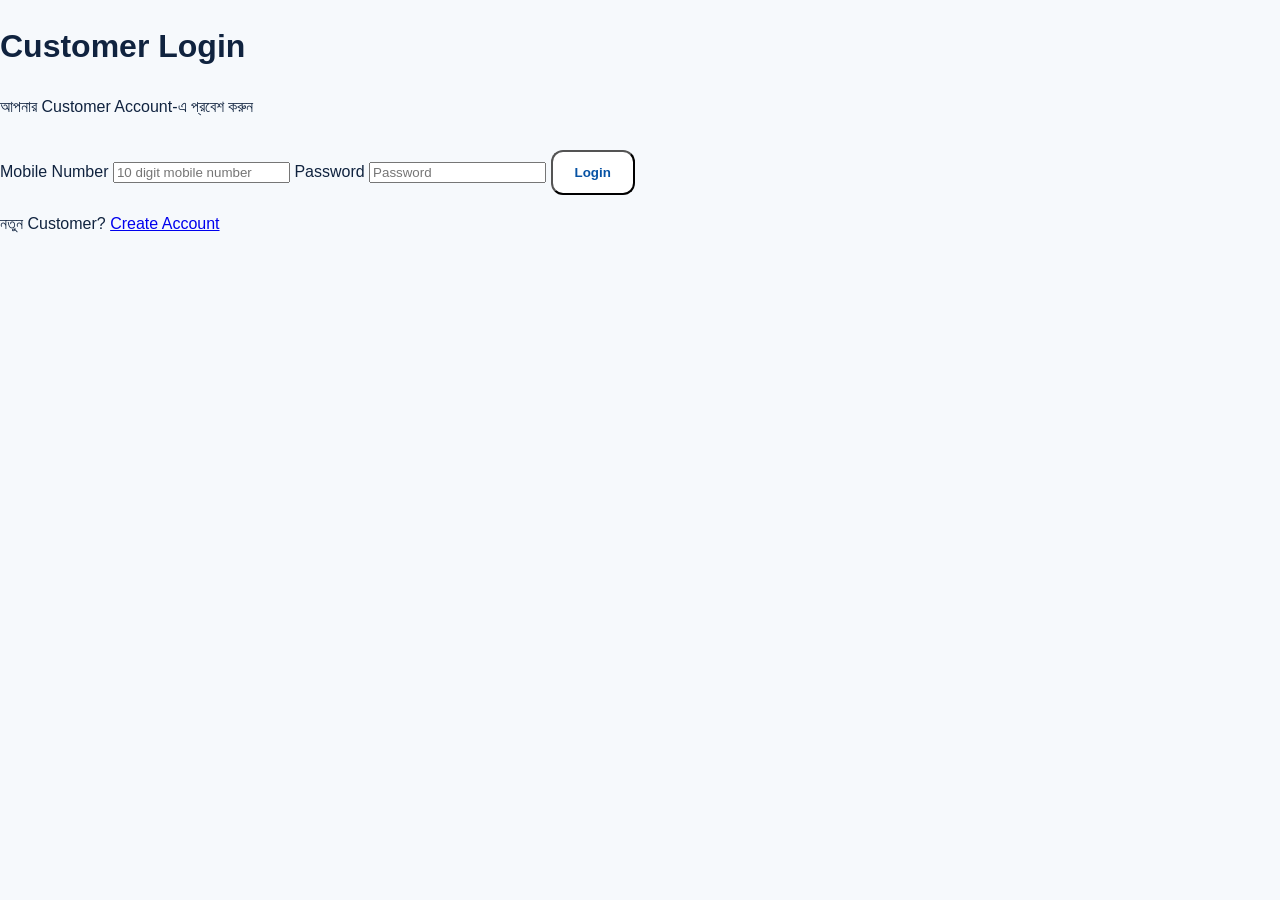
==== login.html @ e725d164 "Create login.html" ====
<!doctype html>
<html lang="bn">
<head>
<meta charset="utf-8">
<meta name="viewport" content="width=device-width,initial-scale=1">
<title>Customer Login | GHOSH ONLINE CENTRE</title>
<link rel="stylesheet" href="styles.css">
</head>

<body class="auth-page">

<div class="auth-card">

<h1>Customer Login</h1>
<p>আপনার Customer Account-এ প্রবেশ করুন</p>

<form id="loginForm">

<label>Mobile Number</label>
<input
id="mobile"
type="tel"
inputmode="numeric"
maxlength="10"
required
placeholder="10 digit mobile number">

<label>Password</label>
<input
id="password"
type="password"
required
placeholder="Password">

<button class="btn full" type="submit">
Login
</button>

</form>

<p>
নতুন Customer?
<a href="register.html">Create Account</a>
</p>

<p id="msg" class="msg"></p>

</div>

<script>
document.getElementById("loginForm").addEventListener("submit", function(e){

e.preventDefault();

const users = JSON.parse(
localStorage.getItem("ghosh_users") || "[]"
);

const mobileNumber =
document.getElementById("mobile").value.trim();

const password =
document.getElementById("password").value;

const user = users.find(function(u){
return u.mobile === mobileNumber &&
u.password === password;
});

if(user){

localStorage.setItem(
"ghosh_current_user",
JSON.stringify(user)
);

window.location.href = "dashboard.html";

}else{

document.getElementById("msg").textContent =
"Mobile number অথবা Password ভুল।";

}

});
</script>

</body>
</html>
---- styles.css ----
*{box-sizing:border-box}html{scroll-behavior:smooth}body{margin:0;font-family:Arial,"Noto Sans Bengali",sans-serif;color:#10233f;background:#f6f9fc;line-height:1.6}.wrap,.nav,.hero-in{width:min(1120px,92%);margin:auto}.nav{min-height:76px;display:flex;align-items:center;gap:22px}.nav>img{width:200px}.nav nav{margin-left:auto;display:flex;gap:20px}.nav a{text-decoration:none;color:#17365f;font-weight:700}.wa{background:#10b95a;color:#fff!important;padding:10px 17px;border-radius:999px}.hero{background:linear-gradient(135deg,#073b91,#0876d9);color:#fff;padding:65px 0 80px}.hero-in{display:grid;grid-template-columns:1.1fr .9fr;gap:45px;align-items:center}.pill{display:inline-block;border:1px solid #ffffff55;background:#ffffff18;padding:8px 18px;border-radius:999px}.hero h1{font-size:clamp(42px,6vw,68px);line-height:1.08;margin:22px 0 18px}.hero p{font-size:19px;color:#eaf4ff;max-width:680px}.btn{display:inline-block;background:#fff;color:#0752a4;padding:13px 22px;border-radius:12px;text-decoration:none;font-weight:800;margin-top:14px}.ghost{background:transparent;border:1px solid #ffffff88;color:#fff;margin-left:8px}.logo-card{background:#ffffff18;border:1px solid #ffffff44;border-radius:26px;padding:20px;text-align:center}.logo-card img{width:100%;border-radius:16px}.logo-card b{display:block;margin-top:12px}.section{padding:72px 0}.head{text-align:center;margin-bottom:35px}.head small,.orderbox small{letter-spacing:2px;font-weight:800;color:#0871d4}.head h2{font-size:38px;margin:7px 0}.head p{color:#607089}.cards{display:grid;grid-template-columns:repeat(4,1fr);gap:18px}.cards article{background:#fff;border:1px solid #e4ebf3;border-radius:18px;padding:24px;font-size:30px;box-shadow:0 8px 25px #0f365e0d}.cards h3{font-size:20px;margin:10px 0 5px}.cards p{font-size:16px;color:#64748b;margin:0}.order{padding-bottom:72px}.orderbox{background:#0b56a8;color:#fff;border-radius:25px;padding:38px;display:flex;justify-content:space-between;align-items:center;gap:25px}.orderbox small{color:#cfe7ff}.orderbox h2{font-size:31px;margin:7px 0}.orderbox p{margin:0;color:#d9ebff}.contactbox{background:#fff;border:1px solid #e1e8f0;border-radius:20px;padding:28px;max-width:650px;margin:auto;box-shadow:0 10px 30px #0f365e0d}.big{display:inline-block;margin-top:8px}footer{background:#071d39;color:#d9e6f5;text-align:center;padding:25px}@media(max-width:850px){.nav{flex-wrap:wrap;padding:10px 0}.nav nav{order:3;width:100%;justify-content:center;overflow:auto}.hero-in{grid-template-columns:1fr}.cards{grid-template-columns:repeat(2,1fr)}.orderbox{flex-direction:column;align-items:flex-start}}@media(max-width:520px){.cards{grid-template-columns:1fr}.nav>img{width:175px}.hero h1{font-size:43px}.ghost{margin-left:0}}
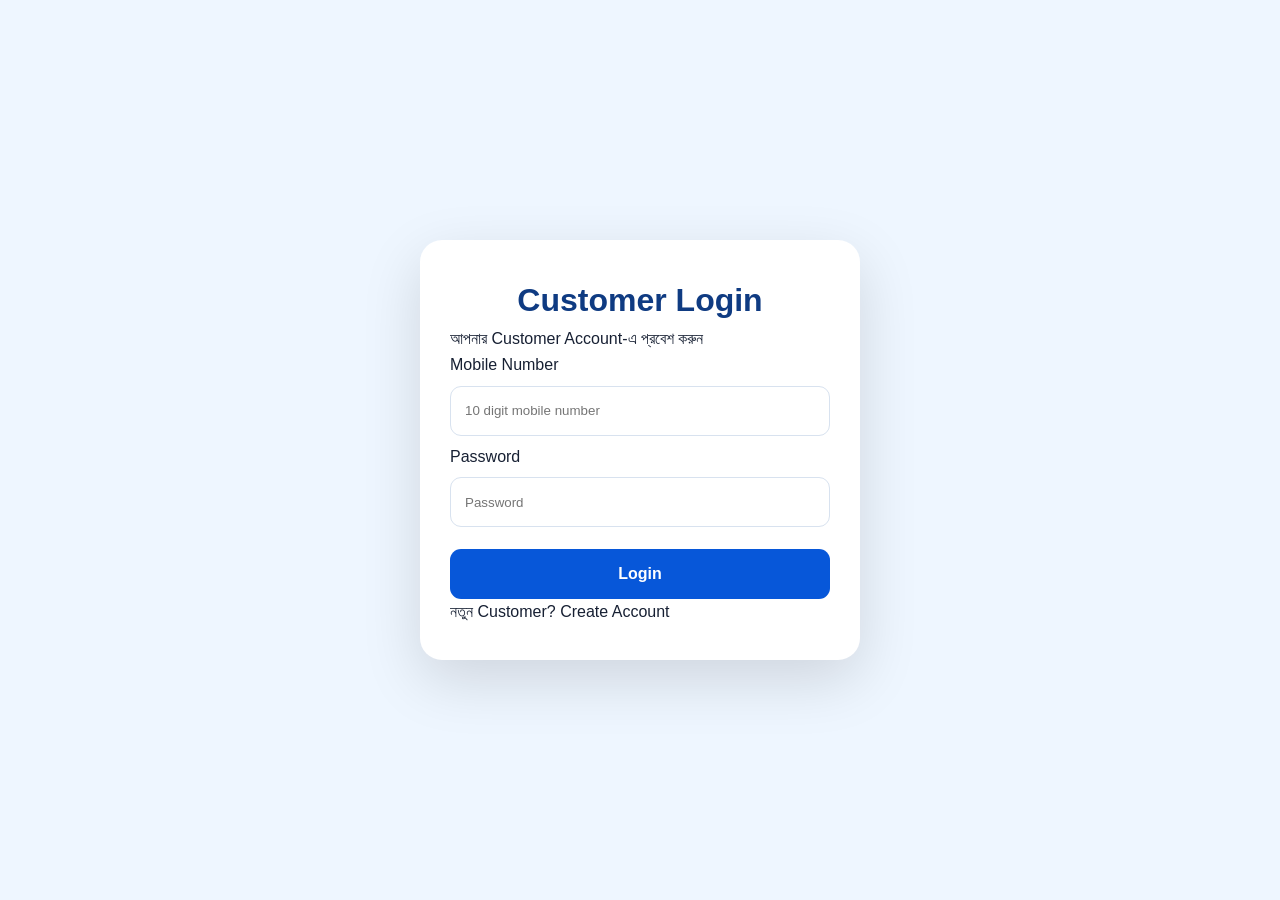
==== commit 570bb471: "Update login.html" ====
--- a/login.html
+++ b/login.html
@@ -1,4 +1,10 @@
-<!doctype html>
+<style>
+.auth-page{min-height:100vh;display:flex;align-items:center;justify-content:center;padding:20px;background:#eef6ff;font-family:Arial,sans-serif}
+.auth-card{width:100%;max-width:440px;background:#fff;padding:35px 30px;border-radius:22px;box-shadow:0 20px 60px #0002}
+.auth-card h1{text-align:center;color:#0f3b82}
+.auth-card input{width:100%;height:50px;box-sizing:border-box;margin:8px 0;border:1px solid #d8e2ef;border-radius:11px;padding:0 14px}
+.auth-card .btn.full{width:100%;height:50px;margin-top:14px;border:0;border-radius:11px;background:#0757d9;color:#fff;font-weight:700}
+</style><!doctype html>
 <html lang="bn">
 <head>
 <meta charset="utf-8">
--- a/styles.css
+++ b/styles.css
@@ -1 +1,306 @@
-*{box-sizing:border-box}html{scroll-behavior:smooth}body{margin:0;font-family:Arial,"Noto Sans Bengali",sans-serif;color:#10233f;background:#f6f9fc;line-height:1.6}.wrap,.nav,.hero-in{width:min(1120px,92%);margin:auto}.nav{min-height:76px;display:flex;align-items:center;gap:22px}.nav>img{width:200px}.nav nav{margin-left:auto;display:flex;gap:20px}.nav a{text-decoration:none;color:#17365f;font-weight:700}.wa{background:#10b95a;color:#fff!important;padding:10px 17px;border-radius:999px}.hero{background:linear-gradient(135deg,#073b91,#0876d9);color:#fff;padding:65px 0 80px}.hero-in{display:grid;grid-template-columns:1.1fr .9fr;gap:45px;align-items:center}.pill{display:inline-block;border:1px solid #ffffff55;background:#ffffff18;padding:8px 18px;border-radius:999px}.hero h1{font-size:clamp(42px,6vw,68px);line-height:1.08;margin:22px 0 18px}.hero p{font-size:19px;color:#eaf4ff;max-width:680px}.btn{display:inline-block;background:#fff;color:#0752a4;padding:13px 22px;border-radius:12px;text-decoration:none;font-weight:800;margin-top:14px}.ghost{background:transparent;border:1px solid #ffffff88;color:#fff;margin-left:8px}.logo-card{background:#ffffff18;border:1px solid #ffffff44;border-radius:26px;padding:20px;text-align:center}.logo-card img{width:100%;border-radius:16px}.logo-card b{display:block;margin-top:12px}.section{padding:72px 0}.head{text-align:center;margin-bottom:35px}.head small,.orderbox small{letter-spacing:2px;font-weight:800;color:#0871d4}.head h2{font-size:38px;margin:7px 0}.head p{color:#607089}.cards{display:grid;grid-template-columns:repeat(4,1fr);gap:18px}.cards article{background:#fff;border:1px solid #e4ebf3;border-radius:18px;padding:24px;font-size:30px;box-shadow:0 8px 25px #0f365e0d}.cards h3{font-size:20px;margin:10px 0 5px}.cards p{font-size:16px;color:#64748b;margin:0}.order{padding-bottom:72px}.orderbox{background:#0b56a8;color:#fff;border-radius:25px;padding:38px;display:flex;justify-content:space-between;align-items:center;gap:25px}.orderbox small{color:#cfe7ff}.orderbox h2{font-size:31px;margin:7px 0}.orderbox p{margin:0;color:#d9ebff}.contactbox{background:#fff;border:1px solid #e1e8f0;border-radius:20px;padding:28px;max-width:650px;margin:auto;box-shadow:0 10px 30px #0f365e0d}.big{display:inline-block;margin-top:8px}footer{background:#071d39;color:#d9e6f5;text-align:center;padding:25px}@media(max-width:850px){.nav{flex-wrap:wrap;padding:10px 0}.nav nav{order:3;width:100%;justify-content:center;overflow:auto}.hero-in{grid-template-columns:1fr}.cards{grid-template-columns:repeat(2,1fr)}.orderbox{flex-direction:column;align-items:flex-start}}@media(max-width:520px){.cards{grid-template-columns:1fr}.nav>img{width:175px}.hero h1{font-size:43px}.ghost{margin-left:0}}+*{box-sizing:border-box;margin:0;padding:0}
+html{scroll-behavior:smooth}
+body{font-family:Arial,"Noto Sans Bengali",sans-serif;color:#172033;background:#f6f9fc;line-height:1.6;overflow-x:hidden}
+a{text-decoration:none;color:inherit}
+img{max-width:100%;display:block}
+button{font:inherit}
+.wrap{width:min(1180px,92%);margin:auto}
+
+/* TOP */
+.top-strip{background:#0757b8;color:#fff;font-size:13px}
+.top-strip-in{min-height:34px;display:flex;align-items:center;justify-content:space-between;gap:10px;flex-wrap:wrap}
+
+/* HEADER */
+.site-header{position:sticky;top:0;z-index:1000;background:rgba(255,255,255,.98);border-bottom:1px solid #e3edf6;box-shadow:0 4px 18px rgba(0,30,70,.07)}
+.site-header .nav{min-height:76px;display:flex;align-items:center;gap:16px}
+.brand{display:flex;align-items:center;flex-shrink:0}
+.brand img{width:155px;height:58px;object-fit:contain}
+#mainNav{margin-left:auto;display:flex;align-items:center;gap:3px}
+#mainNav a{padding:9px 11px;border-radius:9px;font-size:14px;font-weight:600;color:#203752;white-space:nowrap}
+#mainNav a:hover,#mainNav a.active{background:#eaf4ff;color:#0757b8}
+.nav-actions{display:flex;align-items:center;gap:7px;white-space:nowrap}
+.login-pill{padding:10px 13px;border-radius:10px;background:#0875d1;color:#fff!important;font-size:13px;font-weight:700}
+.nav-wa{padding:10px 14px;border-radius:10px;background:#18b957;color:#fff!important;font-size:13px;font-weight:700}
+.menu-btn{display:none;border:0;background:#0757b8;color:#fff;border-radius:9px;padding:7px 10px;cursor:pointer}
+
+/* HERO */
+.hero{position:relative;overflow:hidden;background:linear-gradient(135deg,#063b86,#0757b8 55%,#079fe0);color:#fff;padding:70px 0 80px}
+.hero-glow{position:absolute;border-radius:50%;pointer-events:none}
+.glow1{width:430px;height:430px;right:-170px;top:-180px;background:rgba(0,210,255,.18)}
+.glow2{width:330px;height:330px;left:-180px;bottom:-190px;background:rgba(255,255,255,.08)}
+.hero-grid{position:relative;z-index:2;display:grid;grid-template-columns:1.08fr .92fr;gap:45px;align-items:center}
+.hero-copy{min-width:0}
+.eyebrow{display:inline-block;padding:7px 14px;border:1px solid rgba(255,255,255,.25);border-radius:30px;background:rgba(255,255,255,.1);font-size:13px;font-weight:700;margin-bottom:18px}
+.hero h1{font-size:clamp(38px,5vw,60px);line-height:1.12;letter-spacing:-1px;margin-bottom:18px}
+.hero h1 span{color:#a9efff}
+.hero-copy>p{max-width:650px;color:#e5f5ff;font-size:17px;margin-bottom:25px}
+.hero-actions{display:flex;gap:10px;flex-wrap:wrap;margin-bottom:17px}
+.btn{display:inline-flex;align-items:center;justify-content:center;gap:7px;padding:12px 20px;border-radius:11px;font-weight:800;transition:.2s;border:1px solid transparent}
+.btn:hover{transform:translateY(-2px)}
+.btn.primary{background:#18a86b;color:#fff;box-shadow:0 8px 22px rgba(0,0,0,.14)}
+.btn.white-outline{background:rgba(255,255,255,.1);color:#fff;border-color:rgba(255,255,255,.5)}
+.trust-row{display:flex;gap:8px;flex-wrap:wrap}
+.trust-row span{font-size:13px;padding:6px 10px;border-radius:20px;background:rgba(255,255,255,.1);color:#e9f8ff}
+
+/* HERO CARD */
+.hero-visual{position:relative;min-height:370px;display:flex;justify-content:center;align-items:center}
+.visual-card{width:min(390px,100%);padding:25px;border:1px solid rgba(255,255,255,.3);border-radius:25px;background:rgba(255,255,255,.12);backdrop-filter:blur(14px);box-shadow:0 25px 60px rgba(0,20,60,.28);text-align:center}
+.visual-head{display:flex;justify-content:space-between;font-size:13px;color:#e7f8ff}
+.hero-logo{width:220px;height:170px;object-fit:contain;margin:15px auto}
+.visual-slogan{font-size:21px;font-weight:900}
+.mini-grid{display:grid;grid-template-columns:repeat(2,1fr);gap:7px;margin-top:15px}
+.mini-grid span{padding:7px;border-radius:8px;background:rgba(255,255,255,.1);font-size:12px}
+.floating-list{position:absolute;right:-15px;top:20px;width:200px;padding:8px;border-radius:15px;background:rgba(255,255,255,.96);color:#183653;box-shadow:0 15px 35px rgba(0,20,60,.2)}
+.floating-list div{padding:7px;border-bottom:1px solid #edf1f5;font-size:12px}
+.floating-list div:last-child{border:0}
+
+/* QUICK */
+.quick{display:grid;grid-template-columns:repeat(2,1fr);gap:18px;padding-top:25px;padding-bottom:25px}
+.quick-card{display:grid;grid-template-columns:auto 1fr auto;align-items:center;gap:14px;background:#fff;border:1px solid #e0eaf4;border-radius:17px;padding:20px;box-shadow:0 8px 24px rgba(20,55,90,.07);transition:.2s}
+.quick-card:hover{transform:translateY(-4px)}
+.quick-card.blue{border-left:5px solid #0875d1}
+.quick-card.orange{border-left:5px solid #f59e0b}
+.qicon{width:50px;height:50px;display:grid;place-items:center;border-radius:14px;background:#eaf5ff;font-size:24px}
+.quick-card.orange .qicon{background:#fff3df}
+.quick-card small{color:#718096;font-size:11px}
+.quick-card h3{font-size:18px;color:#183b61}
+.quick-card p{font-size:12px;color:#718096}
+.quick-card>b{font-size:22px;color:#0875d1}
+
+/* SECTIONS */
+.section{padding:70px 0}
+.section-head{text-align:center;max-width:700px;margin:0 auto 32px}
+.section-head>span,.section-kicker{display:block;color:#0875d1;font-size:12px;font-weight:900;letter-spacing:1px;margin-bottom:6px}
+.section-head h2,.about-copy h2{font-size:34px;line-height:1.2;color:#102e54;margin-bottom:8px}
+.section-head p{color:#718096;font-size:14px}
+
+/* SERVICES */
+.service-grid{display:grid;grid-template-columns:repeat(4,1fr);gap:16px}
+.service-card{position:relative;background:#fff;border:1px solid #e2ebf4;border-radius:18px;padding:22px 17px;box-shadow:0 7px 24px rgba(20,55,90,.06);transition:.2s;overflow:hidden}
+.service-card:before{content:"";position:absolute;left:0;right:0;top:0;height:3px;background:linear-gradient(90deg,#0875d1,#08b9df)}
+.service-card:hover{transform:translateY(-5px);box-shadow:0 15px 30px rgba(20,55,90,.12)}
+.icon{width:55px;height:55px;display:grid;place-items:center;border-radius:15px;color:#fff;font-size:25px;margin-bottom:13px}
+.blue-i{background:#168cff}.green-i{background:#18b86a}.orange-i{background:#ff8a25}.pink-i{background:#e92d69}.purple-i{background:#7c3aed}.cyan-i{background:#00a8b5}.green2-i{background:#16a34a}.navy-i{background:#234c7d}.red-i{background:#ef3340}.violet-i{background:#8b2be2}.teal-i{background:#079b9b}.gold-i{background:#f59e0b}
+.service-card h3{font-size:16px;color:#17385e;margin-bottom:6px}
+.service-card p{font-size:12px;color:#748397;min-height:40px}
+.service-card>a{display:inline-block;margin-top:8px;color:#0875d1;font-weight:800;font-size:12px}
+.tag{position:absolute;top:9px;right:9px;background:#e8f8ef;color:#13934d;border-radius:20px;padding:3px 6px;font-size:9px;font-weight:900}
+
+/* BENEFITS */
+.benefit-strip{padding-bottom:20px}
+.benefits{display:grid;grid-template-columns:repeat(4,1fr);background:linear-gradient(135deg,#063b86,#0875d1);color:#fff;border-radius:18px;overflow:hidden}
+.benefits>div{text-align:center;padding:18px 10px;border-right:1px solid rgba(255,255,255,.18)}
+.benefits>div:last-child{border-right:0}
+.benefits b{display:block;font-size:22px}.benefits strong{display:block;font-size:14px}.benefits span{font-size:11px;color:#dceeff}
+
+/* ABOUT */
+.about-section{background:#fff}
+.about-grid{display:grid;grid-template-columns:1fr 1fr;gap:50px;align-items:center}
+.about-copy h2{font-size:37px}
+.about-copy>p{color:#607185;margin:12px 0 18px}
+.checks{display:grid;grid-template-columns:repeat(2,1fr);gap:9px;margin-bottom:22px}
+.checks span{font-size:13px;color:#42566d}
+.about-art{position:relative;min-height:370px;display:flex;align-items:center;justify-content:center}
+.art-circle{position:absolute;width:310px;height:310px;border-radius:50%;background:linear-gradient(145deg,#e6f5ff,#c9ebff)}
+.about-art>img{position:relative;width:250px;height:220px;object-fit:contain}
+.art-note{position:absolute;left:5%;bottom:20px;color:#0757b8;font-size:22px;font-style:italic;font-weight:800;transform:rotate(-6deg)}
+.side-badge{position:absolute;background:#fff;padding:10px 13px;border-radius:12px;box-shadow:0 8px 24px rgba(0,0,0,.1);font-size:12px;color:#183b61}
+.side-badge small{display:block;color:#718096;margin-left:20px}
+.side-badge.one{right:0;top:35px}.side-badge.two{right:-10px;top:140px}.side-badge.three{right:0;top:245px}
+
+/* PVC */
+.pvc-cta{padding:28px 0;background:linear-gradient(135deg,#063b86,#087fc7);color:#fff}
+.pvc-inner{display:grid;grid-template-columns:auto 1fr auto;align-items:center;gap:20px;padding:28px;border:1px solid rgba(255,255,255,.2);border-radius:22px;background:rgba(255,255,255,.08)}
+.pvc-icon{font-size:38px}
+.pvc-inner h2{font-size:29px;line-height:1.2;margin:3px 0 6px}
+.pvc-inner p{font-size:13px;color:#dcefff}
+.pvc-inner span{font-size:11px}
+.white-btn{background:#fff;color:#0757b8!important}
+
+/* TOOLS */
+.tools-section{background:#f3f8fc}
+.tool-grid{display:grid;grid-template-columns:repeat(3,1fr);gap:18px}
+.tool-card{display:grid;grid-template-columns:auto 1fr auto;align-items:center;gap:13px;background:#fff;padding:20px;border:1px solid #e1ebf4;border-radius:17px;box-shadow:0 7px 20px rgba(20,55,90,.06);transition:.2s}
+.tool-card:hover{transform:translateY(-4px)}
+.tool-card>span{font-size:28px}.tool-card h3{font-size:16px;color:#17385e}.tool-card p{font-size:12px;color:#718096}.tool-card>b{font-size:12px;color:#0875d1;white-space:nowrap}
+
+/* CONTACT */
+.contact-section{padding:70px 0;background:#fff}
+.contact-box{display:grid;grid-template-columns:1fr auto;align-items:center;gap:25px;padding:32px 35px;border-radius:22px;background:#eef7ff;border:1px solid #d9e9f7}
+.contact-box>div>span{font-size:11px;color:#0757b8;font-weight:900}
+.contact-box h2{font-size:29px;color:#102e54;margin:4px 0 7px}
+.contact-box p{font-size:13px;color:#68798c}
+.contact-actions{display:flex;gap:7px;flex-wrap:wrap;justify-content:center}
+.btn.soft{background:#fff;color:#0757b8;box-shadow:0 5px 15px rgba(0,0,0,.07)}
+
+/* FOOTER */
+footer{background:#06243f;color:#dcecff;padding:42px 0 0}
+.footer-grid{display:grid;grid-template-columns:1.4fr 1fr 1fr 1.2fr;gap:28px;padding-bottom:32px}
+.footer-brand img{width:170px;max-height:65px;object-fit:contain;margin-bottom:8px}
+.footer-grid h3{font-size:15px;color:#fff;margin-bottom:9px}
+.footer-grid a,.footer-grid p{display:block;font-size:12px;color:#bcd0e3;margin:5px 0}
+.footer-grid a:hover{color:#fff}
+.footer-bottom{border-top:1px solid rgba(255,255,255,.12);text-align:center;padding:15px;color:#a9c0d5;font-size:11px}
+
+/* TABLET */
+@media(max-width:1000px){
+.site-header .nav{gap:10px}
+.brand img{width:140px}
+#mainNav a{padding:8px 7px;font-size:12px}
+.login-pill,.nav-wa{padding:8px 9px;font-size:11px}
+.hero-grid{grid-template-columns:1fr;text-align:center}
+.hero-copy>p{margin-left:auto;margin-right:auto}
+.hero-actions,.trust-row{justify-content:center}
+.floating-list{right:0}
+.service-grid{grid-template-columns:repeat(3,1fr)}
+.benefits{grid-template-columns:repeat(2,1fr)}
+.benefits>div:nth-child(2){border-right:0}
+.about-grid{grid-template-columns:1fr;text-align:center}
+.about-copy>p{max-width:650px;margin-left:auto;margin-right:auto}
+.checks{max-width:600px;margin-left:auto;margin-right:auto}
+.about-art{max-width:600px;margin:auto}
+.footer-grid{grid-template-columns:repeat(2,1fr)}
+}
+
+/* MOBILE */
+@media(max-width:760px){
+.top-strip{display:none}
+.site-header .nav{min-height:64px;gap:6px;padding:6px 0;flex-wrap:wrap}
+.brand img{width:125px;height:48px}
+.menu-btn{display:block;margin-left:auto}
+#mainNav{display:none;order:5;width:100%;margin:0;padding:8px 0;justify-content:center;flex-wrap:wrap;border-top:1px solid #edf2f6}
+#mainNav.open{display:flex}
+#mainNav a{padding:8px 8px;font-size:12px}
+.nav-actions{order:4;gap:4px}
+.login-pill,.nav-wa{padding:7px 8px;font-size:10px}
+.hero{padding:45px 0 55px}
+.hero-grid{gap:40px}
+/* =========================
+   CUSTOMER LOGIN / AUTH
+========================= */
+
+.auth-page{
+  min-height:100vh;
+  display:flex;
+  align-items:center;
+  justify-content:center;
+  padding:40px 18px;
+  background:
+    radial-gradient(circle at 15% 15%,rgba(37,99,235,.18),transparent 32%),
+    radial-gradient(circle at 85% 85%,rgba(14,165,233,.16),transparent 30%),
+    linear-gradient(135deg,#eef6ff,#f8fbff);
+}
+
+.auth-card{
+  width:100%;
+  max-width:440px;
+  background:#fff;
+  padding:38px 32px;
+  border-radius:22px;
+  box-shadow:0 20px 60px rgba(15,23,42,.14);
+  border:1px solid #e5edf7;
+}
+
+.auth-card h1{
+  margin:0 0 8px;
+  text-align:center;
+  font-size:30px;
+  font-weight:800;
+  color:#0f3b82;
+}
+
+.auth-card > p{
+  margin:0 0 28px;
+  text-align:center;
+  color:#64748b;
+  font-size:15px;
+}
+
+.auth-card form{
+  display:flex;
+  flex-direction:column;
+  gap:9px;
+}
+
+.auth-card label{
+  margin-top:8px;
+  font-size:14px;
+  font-weight:700;
+  color:#334155;
+}
+
+.auth-card input{
+  width:100%;
+  height:50px;
+  padding:0 15px;
+  border:1px solid #d8e2ef;
+  border-radius:11px;
+  outline:none;
+  background:#f8fafc;
+  font-size:15px;
+  color:#172033;
+  transition:.2s ease;
+}
+
+.auth-card input:focus{
+  border-color:#2563eb;
+  background:#fff;
+  box-shadow:0 0 0 4px rgba(37,99,235,.10);
+}
+
+.auth-card .btn.full{
+  width:100%;
+  height:50px;
+  margin-top:14px;
+  border:0;
+  border-radius:11px;
+  background:linear-gradient(135deg,#0757d9,#1689ef);
+  color:#fff;
+  font-size:16px;
+  font-weight:800;
+  cursor:pointer;
+  box-shadow:0 10px 24px rgba(37,99,235,.22);
+  transition:.2s ease;
+}
+
+.auth-card .btn.full:hover{
+  transform:translateY(-1px);
+  box-shadow:0 14px 28px rgba(37,99,235,.28);
+}
+
+.auth-card > p:nth-last-of-type(2){
+  margin-top:22px;
+  margin-bottom:0;
+  text-align:center;
+}
+
+.auth-card a{
+  color:#0757d9;
+  font-weight:700;
+  text-decoration:none;
+}
+
+.auth-card a:hover{
+  text-decoration:underline;
+}
+
+.auth-card .msg{
+  margin-top:15px;
+  text-align:center;
+  font-size:14px;
+}
+
+@media(max-width:480px){
+  .auth-page{
+    padding:22px 14px;
+  }
+
+  .auth-card{
+    padding:30px 22px;
+    border-radius:18px;
+  }
+
+  .auth-card h1{
+    font-size:26px;
+  }
+}
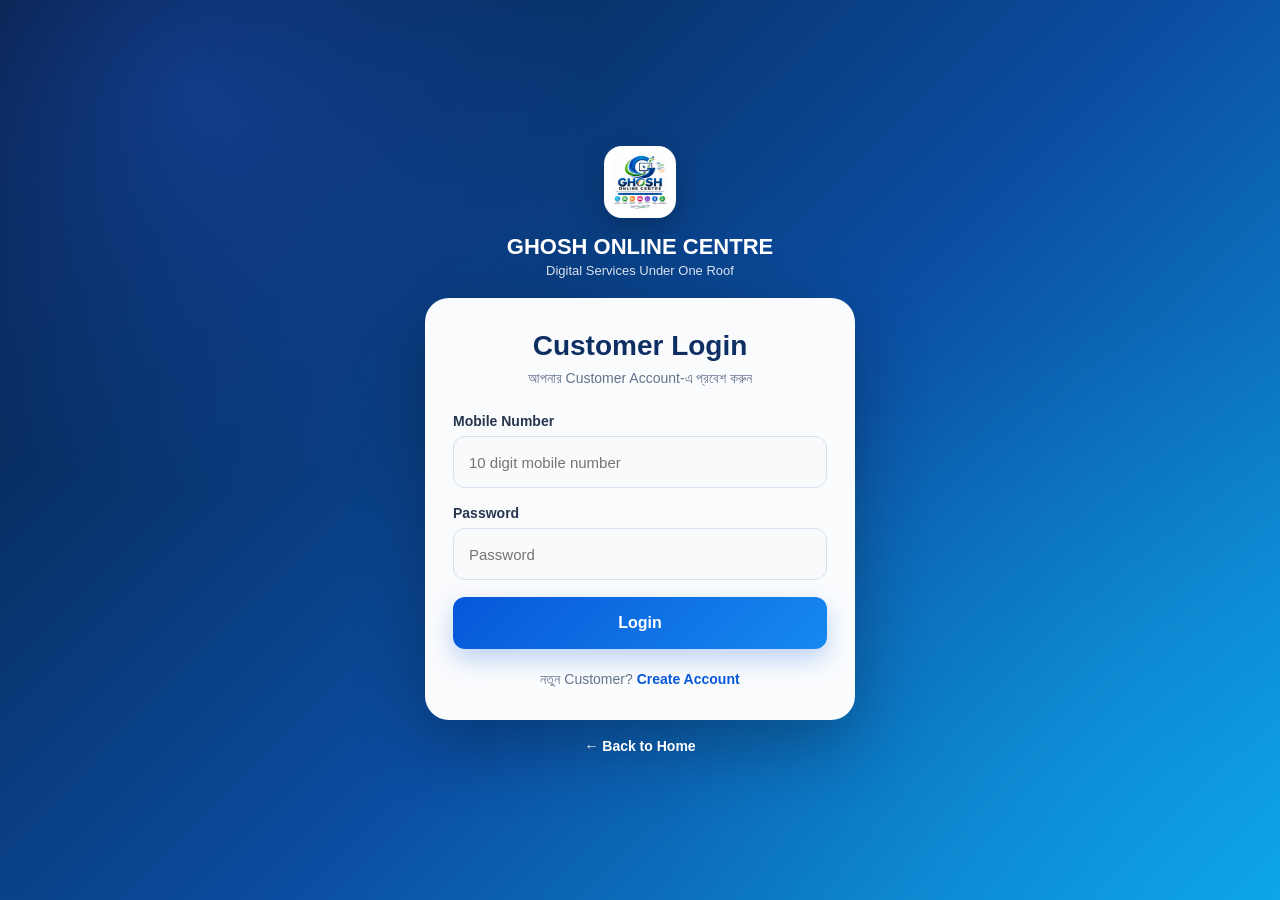
==== commit f7a56e67: "Update login.html" ====
--- a/login.html
+++ b/login.html
@@ -1,94 +1,261 @@
-<style>
-.auth-page{min-height:100vh;display:flex;align-items:center;justify-content:center;padding:20px;background:#eef6ff;font-family:Arial,sans-serif}
-.auth-card{width:100%;max-width:440px;background:#fff;padding:35px 30px;border-radius:22px;box-shadow:0 20px 60px #0002}
-.auth-card h1{text-align:center;color:#0f3b82}
-.auth-card input{width:100%;height:50px;box-sizing:border-box;margin:8px 0;border:1px solid #d8e2ef;border-radius:11px;padding:0 14px}
-.auth-card .btn.full{width:100%;height:50px;margin-top:14px;border:0;border-radius:11px;background:#0757d9;color:#fff;font-weight:700}
-</style><!doctype html>
+<!doctype html>
 <html lang="bn">
 <head>
 <meta charset="utf-8">
 <meta name="viewport" content="width=device-width,initial-scale=1">
 <title>Customer Login | GHOSH ONLINE CENTRE</title>
-<link rel="stylesheet" href="styles.css">
+
+<style>
+*{box-sizing:border-box}
+
+body{
+  margin:0;
+  min-height:100vh;
+  font-family:Arial,"Noto Sans Bengali",sans-serif;
+  background:
+    radial-gradient(circle at 15% 10%,rgba(37,99,235,.35),transparent 30%),
+    radial-gradient(circle at 90% 90%,rgba(14,165,233,.25),transparent 35%),
+    linear-gradient(135deg,#061a3a,#0b4ea2 55%,#0ea5e9);
+  display:flex;
+  align-items:center;
+  justify-content:center;
+  padding:24px 16px;
+}
+
+.login-wrap{
+  width:100%;
+  max-width:430px;
+}
+
+.brand{
+  text-align:center;
+  color:white;
+  margin-bottom:20px;
+}
+
+.brand-logo{
+  width:72px;
+  height:72px;
+  object-fit:contain;
+  background:white;
+  border-radius:18px;
+  padding:8px;
+  box-shadow:0 12px 30px rgba(0,0,0,.22);
+}
+
+.brand h2{
+  margin:12px 0 3px;
+  font-size:22px;
+  font-weight:800;
+}
+
+.brand p{
+  margin:0;
+  opacity:.85;
+  font-size:13px;
+}
+
+.login-card{
+  background:rgba(255,255,255,.98);
+  border-radius:24px;
+  padding:32px 28px;
+  box-shadow:0 25px 70px rgba(0,0,0,.28);
+}
+
+.login-card h1{
+  margin:0;
+  text-align:center;
+  color:#0f2f63;
+  font-size:28px;
+}
+
+.subtitle{
+  text-align:center;
+  color:#64748b;
+  font-size:14px;
+  margin:8px 0 26px;
+}
+
+.field{
+  margin-bottom:17px;
+}
+
+.field label{
+  display:block;
+  margin-bottom:7px;
+  color:#26364d;
+  font-size:14px;
+  font-weight:700;
+}
+
+.field input{
+  width:100%;
+  height:52px;
+  border:1px solid #d6e0ec;
+  border-radius:12px;
+  padding:0 15px;
+  font-size:15px;
+  outline:none;
+  background:#f8fafc;
+  transition:.2s;
+}
+
+.field input:focus{
+  background:white;
+  border-color:#1689ef;
+  box-shadow:0 0 0 4px rgba(22,137,239,.12);
+}
+
+.login-btn{
+  width:100%;
+  height:52px;
+  border:0;
+  border-radius:12px;
+  background:linear-gradient(135deg,#0757d9,#1689ef);
+  color:white;
+  font-size:16px;
+  font-weight:800;
+  cursor:pointer;
+  box-shadow:0 10px 25px rgba(7,87,217,.25);
+}
+
+.login-btn:active{
+  transform:scale(.99);
+}
+
+.bottom{
+  text-align:center;
+  margin:22px 0 0;
+  color:#64748b;
+  font-size:14px;
+}
+
+.bottom a{
+  color:#0757d9;
+  font-weight:800;
+  text-decoration:none;
+}
+
+.home{
+  display:block;
+  text-align:center;
+  margin-top:18px;
+  color:white;
+  text-decoration:none;
+  font-size:14px;
+  font-weight:700;
+}
+
+.msg{
+  text-align:center;
+  margin-top:14px;
+  color:#dc2626;
+  font-size:14px;
+}
+
+@media(max-width:480px){
+  .login-card{
+    padding:28px 22px;
+    border-radius:20px;
+  }
+
+  .brand-logo{
+    width:64px;
+    height:64px;
+  }
+}
+</style>
 </head>
 
-<body class="auth-page">
-
-<div class="auth-card">
-
-<h1>Customer Login</h1>
-<p>আপনার Customer Account-এ প্রবেশ করুন</p>
-
-<form id="loginForm">
-
-<label>Mobile Number</label>
-<input
-id="mobile"
-type="tel"
-inputmode="numeric"
-maxlength="10"
-required
-placeholder="10 digit mobile number">
-
-<label>Password</label>
-<input
-id="password"
-type="password"
-required
-placeholder="Password">
-
-<button class="btn full" type="submit">
-Login
-</button>
-
-</form>
-
-<p>
-নতুন Customer?
-<a href="register.html">Create Account</a>
-</p>
-
-<p id="msg" class="msg"></p>
+<body>
+
+<div class="login-wrap">
+
+  <div class="brand">
+    <img src="logo.png" class="brand-logo" alt="Ghosh Online Centre">
+    <h2>GHOSH ONLINE CENTRE</h2>
+    <p>Digital Services Under One Roof</p>
+  </div>
+
+  <div class="login-card">
+
+    <h1>Customer Login</h1>
+
+    <p class="subtitle">
+      আপনার Customer Account-এ প্রবেশ করুন
+    </p>
+
+    <form id="loginForm">
+
+      <div class="field">
+        <label>Mobile Number</label>
+        <input
+          id="mobile"
+          type="tel"
+          inputmode="numeric"
+          maxlength="10"
+          required
+          placeholder="10 digit mobile number">
+      </div>
+
+      <div class="field">
+        <label>Password</label>
+        <input
+          id="password"
+          type="password"
+          required
+          placeholder="Password">
+      </div>
+
+      <button class="login-btn" type="submit">
+        Login
+      </button>
+
+    </form>
+
+    <p id="msg" class="msg"></p>
+
+    <p class="bottom">
+      নতুন Customer?
+      <a href="register.html">Create Account</a>
+    </p>
+
+  </div>
+
+  <a class="home" href="index.html">← Back to Home</a>
 
 </div>
 
 <script>
-document.getElementById("loginForm").addEventListener("submit", function(e){
-
-e.preventDefault();
-
-const users = JSON.parse(
-localStorage.getItem("ghosh_users") || "[]"
-);
-
-const mobileNumber =
-document.getElementById("mobile").value.trim();
-
-const password =
-document.getElementById("password").value;
-
-const user = users.find(function(u){
-return u.mobile === mobileNumber &&
-u.password === password;
-});
-
-if(user){
-
-localStorage.setItem(
-"ghosh_current_user",
-JSON.stringify(user)
-);
-
-window.location.href = "dashboard.html";
-
-}else{
-
-document.getElementById("msg").textContent =
-"Mobile number অথবা Password ভুল।";
-
-}
-
+document.getElementById("loginForm").addEventListener("submit",function(e){
+  e.preventDefault();
+
+  const users=JSON.parse(
+    localStorage.getItem("ghosh_users") || "[]"
+  );
+
+  const mobileNumber=
+    document.getElementById("mobile").value.trim();
+
+  const password=
+    document.getElementById("password").value;
+
+  const user=users.find(function(u){
+    return u.mobile===mobileNumber &&
+           u.password===password;
+  });
+
+  if(user){
+    localStorage.setItem(
+      "ghosh_current_user",
+      JSON.stringify(user)
+    );
+
+    window.location.href="dashboard.html";
+  }else{
+    document.getElementById("msg").textContent=
+      "Mobile number অথবা Password ভুল!";
+  }
 });
 </script>
 
